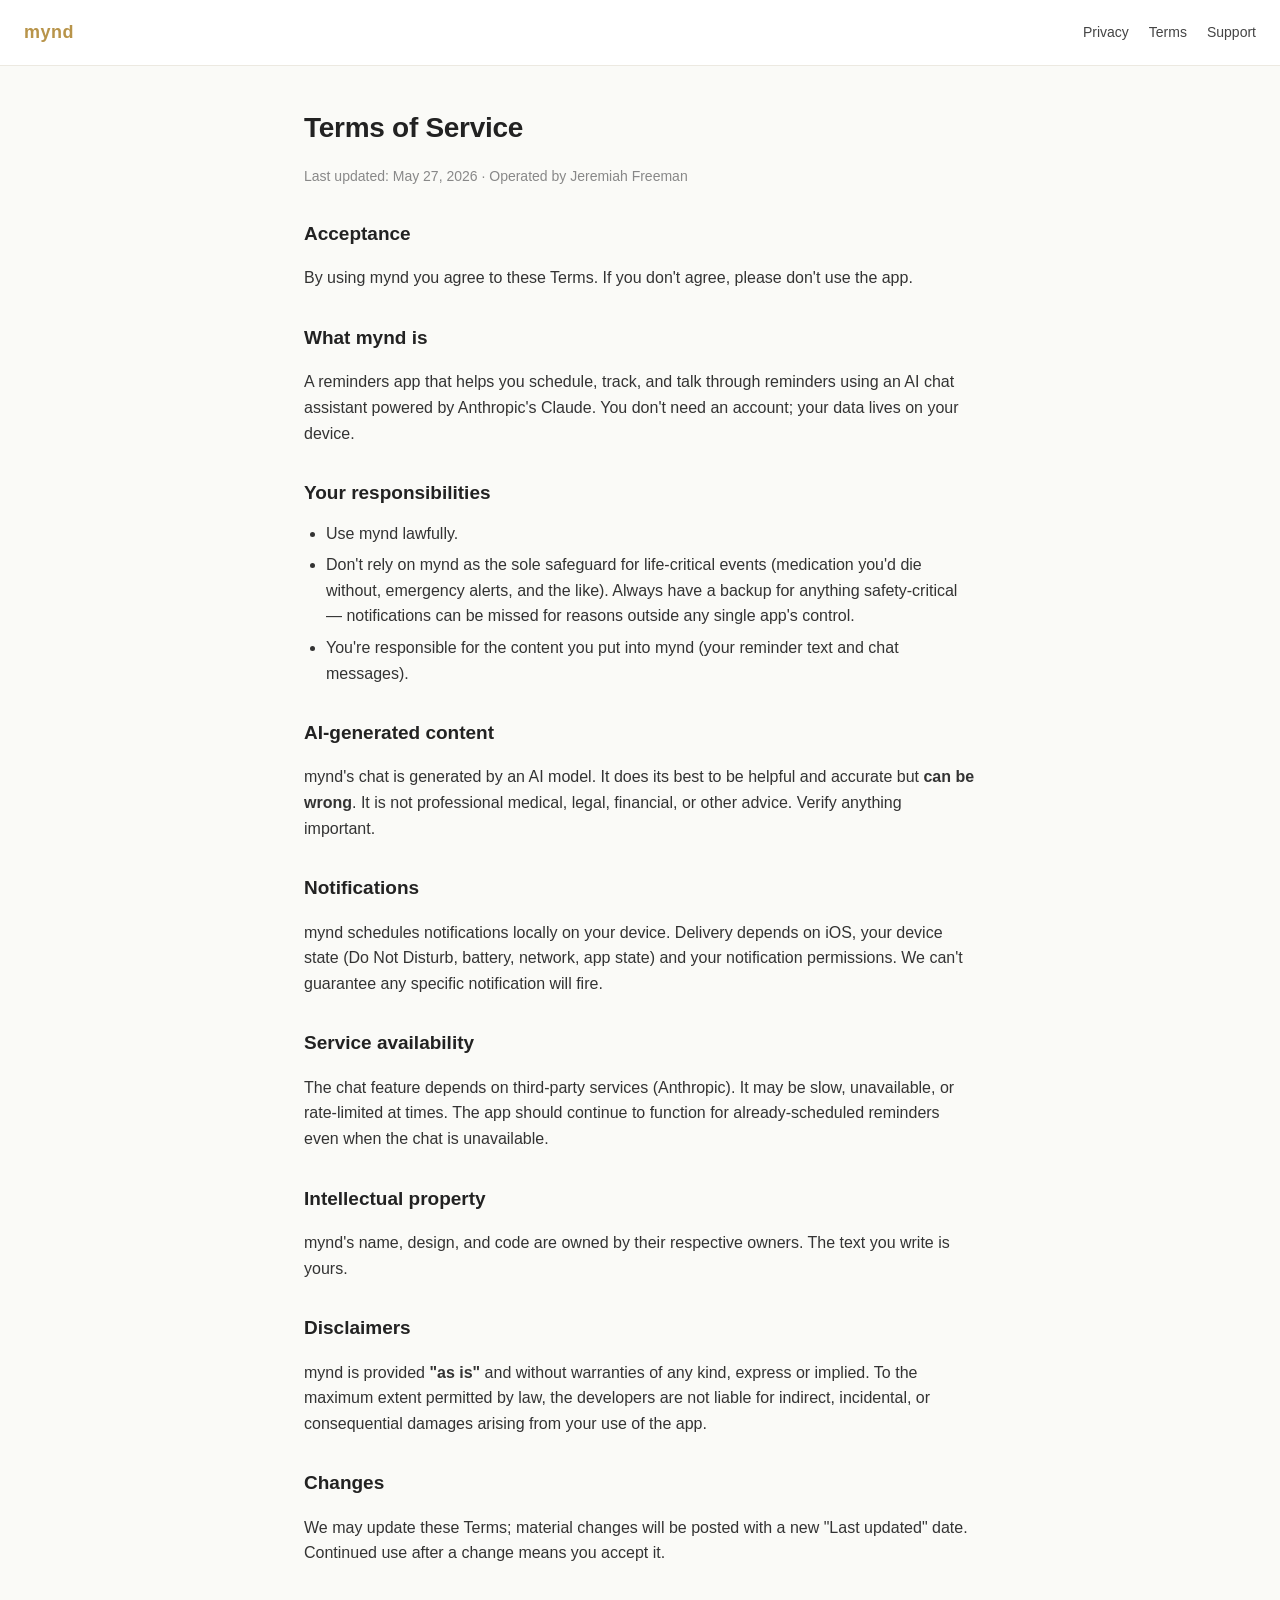
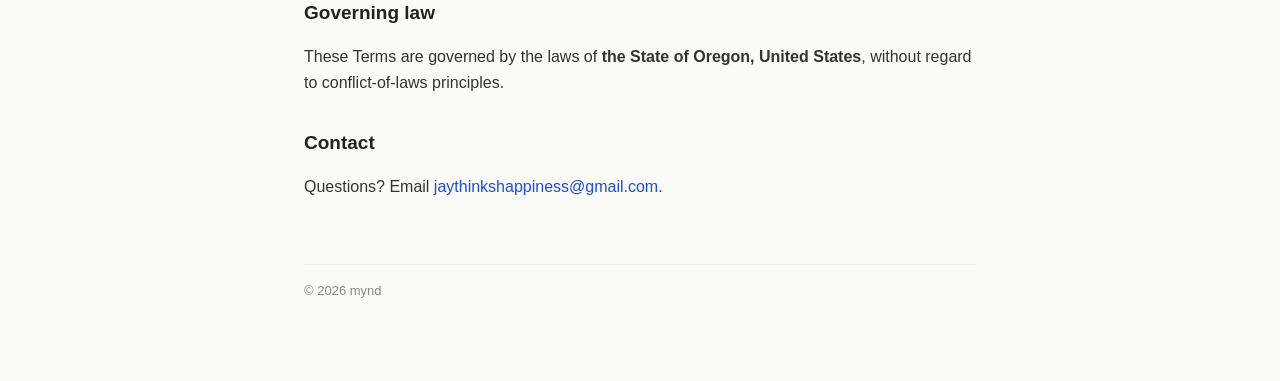
==== terms.html @ 7d591dc5 "Initial site" ====
<!doctype html>
<html lang="en">
<head>
<meta charset="utf-8">
<meta name="viewport" content="width=device-width,initial-scale=1">
<title>Terms of Service — mynd</title>
<link rel="stylesheet" href="style.css">
</head>
<body>
<header>
  <a class="brand" href="index.html">mynd</a>
  <a href="privacy.html">Privacy</a>
  <a href="terms.html">Terms</a>
  <a href="support.html">Support</a>
</header>
<main class="wrap">

<h1>Terms of Service</h1>
<p class="meta">Last updated: May 27, 2026 · Operated by Jeremiah Freeman</p>

<h2>Acceptance</h2>
<p>By using mynd you agree to these Terms. If you don't agree, please don't use the app.</p>

<h2>What mynd is</h2>
<p>A reminders app that helps you schedule, track, and talk through reminders using an AI chat assistant powered by Anthropic's Claude. You don't need an account; your data lives on your device.</p>

<h2>Your responsibilities</h2>
<ul>
  <li>Use mynd lawfully.</li>
  <li>Don't rely on mynd as the sole safeguard for life-critical events (medication you'd die without, emergency alerts, and the like). Always have a backup for anything safety-critical — notifications can be missed for reasons outside any single app's control.</li>
  <li>You're responsible for the content you put into mynd (your reminder text and chat messages).</li>
</ul>

<h2>AI-generated content</h2>
<p>mynd's chat is generated by an AI model. It does its best to be helpful and accurate but <strong>can be wrong</strong>. It is not professional medical, legal, financial, or other advice. Verify anything important.</p>

<h2>Notifications</h2>
<p>mynd schedules notifications locally on your device. Delivery depends on iOS, your device state (Do Not Disturb, battery, network, app state) and your notification permissions. We can't guarantee any specific notification will fire.</p>

<h2>Service availability</h2>
<p>The chat feature depends on third-party services (Anthropic). It may be slow, unavailable, or rate-limited at times. The app should continue to function for already-scheduled reminders even when the chat is unavailable.</p>

<h2>Intellectual property</h2>
<p>mynd's name, design, and code are owned by their respective owners. The text you write is yours.</p>

<h2>Disclaimers</h2>
<p>mynd is provided <strong>"as is"</strong> and without warranties of any kind, express or implied. To the maximum extent permitted by law, the developers are not liable for indirect, incidental, or consequential damages arising from your use of the app.</p>

<h2>Changes</h2>
<p>We may update these Terms; material changes will be posted with a new "Last updated" date. Continued use after a change means you accept it.</p>

<h2>Governing law</h2>
<p>These Terms are governed by the laws of <strong>the State of Oregon, United States</strong>, without regard to conflict-of-laws principles.</p>

<h2>Contact</h2>
<p>Questions? Email <a href="mailto:jaythinkshappiness@gmail.com">jaythinkshappiness@gmail.com</a>.</p>

<footer>© 2026 mynd</footer>
</main>
</body>
</html>
---- style.css ----
*,*::before,*::after{box-sizing:border-box}
body{font:16px/1.6 -apple-system,BlinkMacSystemFont,"Segoe UI",Roboto,sans-serif;color:#222;background:#fafaf7;margin:0;padding:0}
.wrap{max-width:720px;margin:0 auto;padding:40px 24px 80px}
h1{font-weight:600;letter-spacing:-.01em;margin:0 0 6px;font-size:28px}
h2{margin:32px 0 12px;font-weight:600;font-size:19px}
p,li{color:#333}
ul{padding-left:22px;margin:8px 0 16px}
li{margin-bottom:6px}
a{color:#1d4ed8;text-decoration:none}
a:hover{text-decoration:underline}
.meta{color:#888;font-size:14px;margin-bottom:24px}
header{display:flex;align-items:center;gap:20px;padding:18px 24px;border-bottom:1px solid #ece9e1;background:#fff}
header a{color:#444;font-size:14px;font-weight:500}
header a.brand{color:#b8944a;font-size:18px;font-weight:600;letter-spacing:.5px;margin-right:auto}
footer{margin-top:64px;color:#888;font-size:13px;border-top:1px solid #eee;padding-top:16px}
.hero{padding:80px 24px 40px;text-align:center}
.hero h1{font-size:48px;color:#b8944a;letter-spacing:1px;margin-bottom:8px}
.hero p{font-size:18px;color:#555;max-width:520px;margin:0 auto 24px}
.links{display:flex;gap:14px;justify-content:center;flex-wrap:wrap}
.links a{padding:10px 18px;border:1px solid #ddd;border-radius:8px;color:#333;background:#fff}
.links a:hover{border-color:#b8944a;color:#b8944a;text-decoration:none}
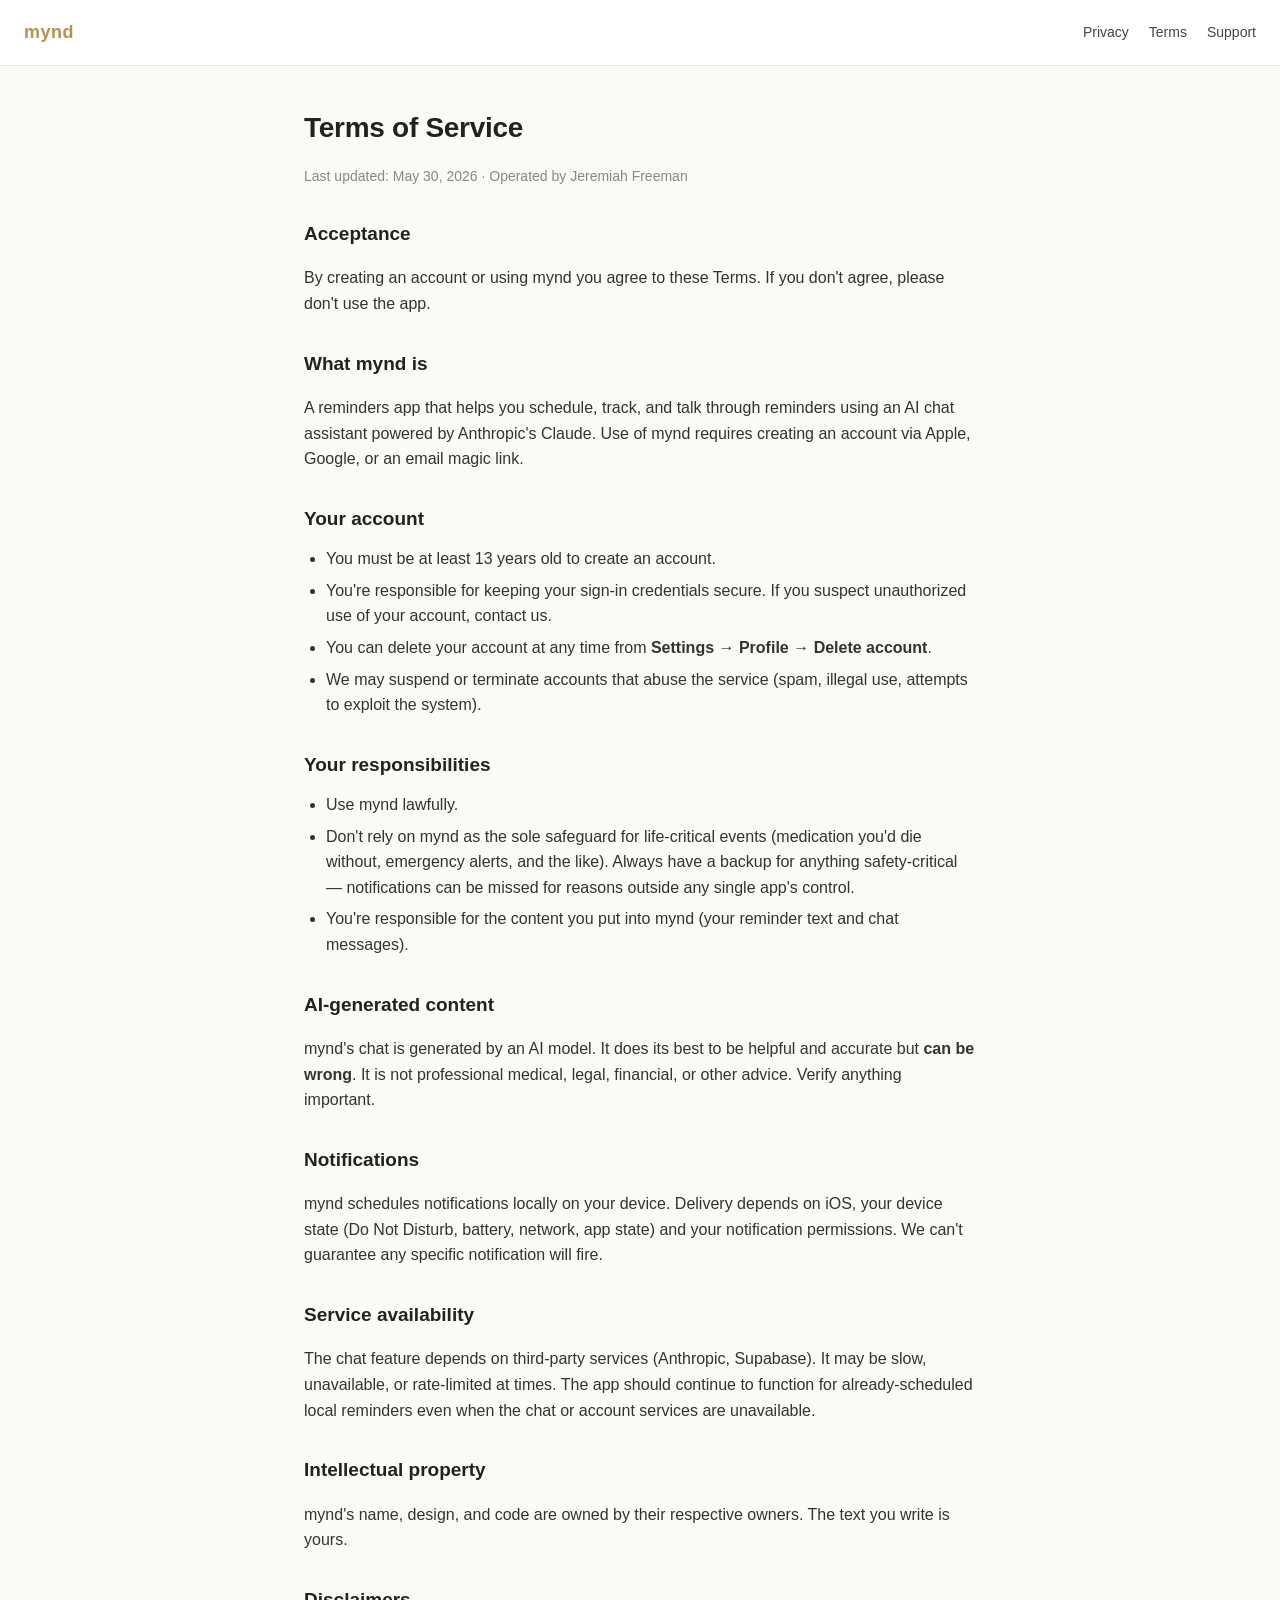
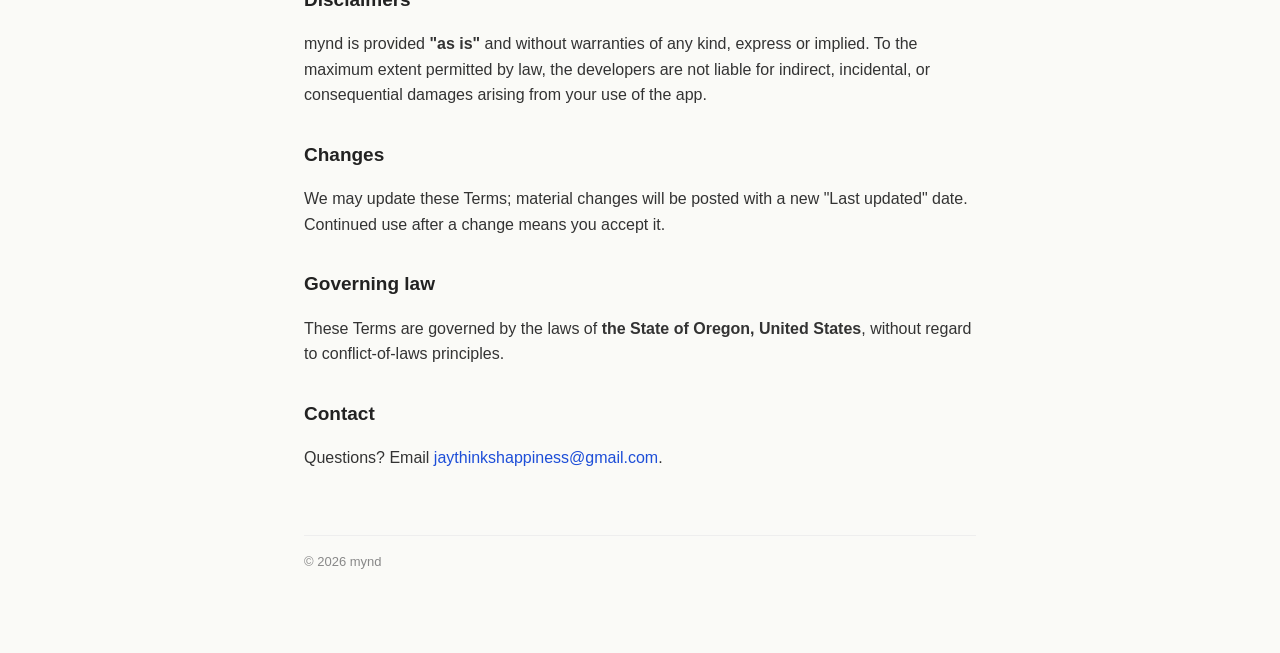
==== commit 7c048477: "Update privacy + terms for accounts" ====
--- a/terms.html
+++ b/terms.html
@@ -16,13 +16,21 @@
 <main class="wrap">
 
 <h1>Terms of Service</h1>
-<p class="meta">Last updated: May 27, 2026 · Operated by Jeremiah Freeman</p>
+<p class="meta">Last updated: May 30, 2026 · Operated by Jeremiah Freeman</p>
 
 <h2>Acceptance</h2>
-<p>By using mynd you agree to these Terms. If you don't agree, please don't use the app.</p>
+<p>By creating an account or using mynd you agree to these Terms. If you don't agree, please don't use the app.</p>
 
 <h2>What mynd is</h2>
-<p>A reminders app that helps you schedule, track, and talk through reminders using an AI chat assistant powered by Anthropic's Claude. You don't need an account; your data lives on your device.</p>
+<p>A reminders app that helps you schedule, track, and talk through reminders using an AI chat assistant powered by Anthropic's Claude. Use of mynd requires creating an account via Apple, Google, or an email magic link.</p>
+
+<h2>Your account</h2>
+<ul>
+  <li>You must be at least 13 years old to create an account.</li>
+  <li>You're responsible for keeping your sign-in credentials secure. If you suspect unauthorized use of your account, contact us.</li>
+  <li>You can delete your account at any time from <strong>Settings → Profile → Delete account</strong>.</li>
+  <li>We may suspend or terminate accounts that abuse the service (spam, illegal use, attempts to exploit the system).</li>
+</ul>
 
 <h2>Your responsibilities</h2>
 <ul>
@@ -38,7 +46,7 @@
 <p>mynd schedules notifications locally on your device. Delivery depends on iOS, your device state (Do Not Disturb, battery, network, app state) and your notification permissions. We can't guarantee any specific notification will fire.</p>
 
 <h2>Service availability</h2>
-<p>The chat feature depends on third-party services (Anthropic). It may be slow, unavailable, or rate-limited at times. The app should continue to function for already-scheduled reminders even when the chat is unavailable.</p>
+<p>The chat feature depends on third-party services (Anthropic, Supabase). It may be slow, unavailable, or rate-limited at times. The app should continue to function for already-scheduled local reminders even when the chat or account services are unavailable.</p>
 
 <h2>Intellectual property</h2>
 <p>mynd's name, design, and code are owned by their respective owners. The text you write is yours.</p>
